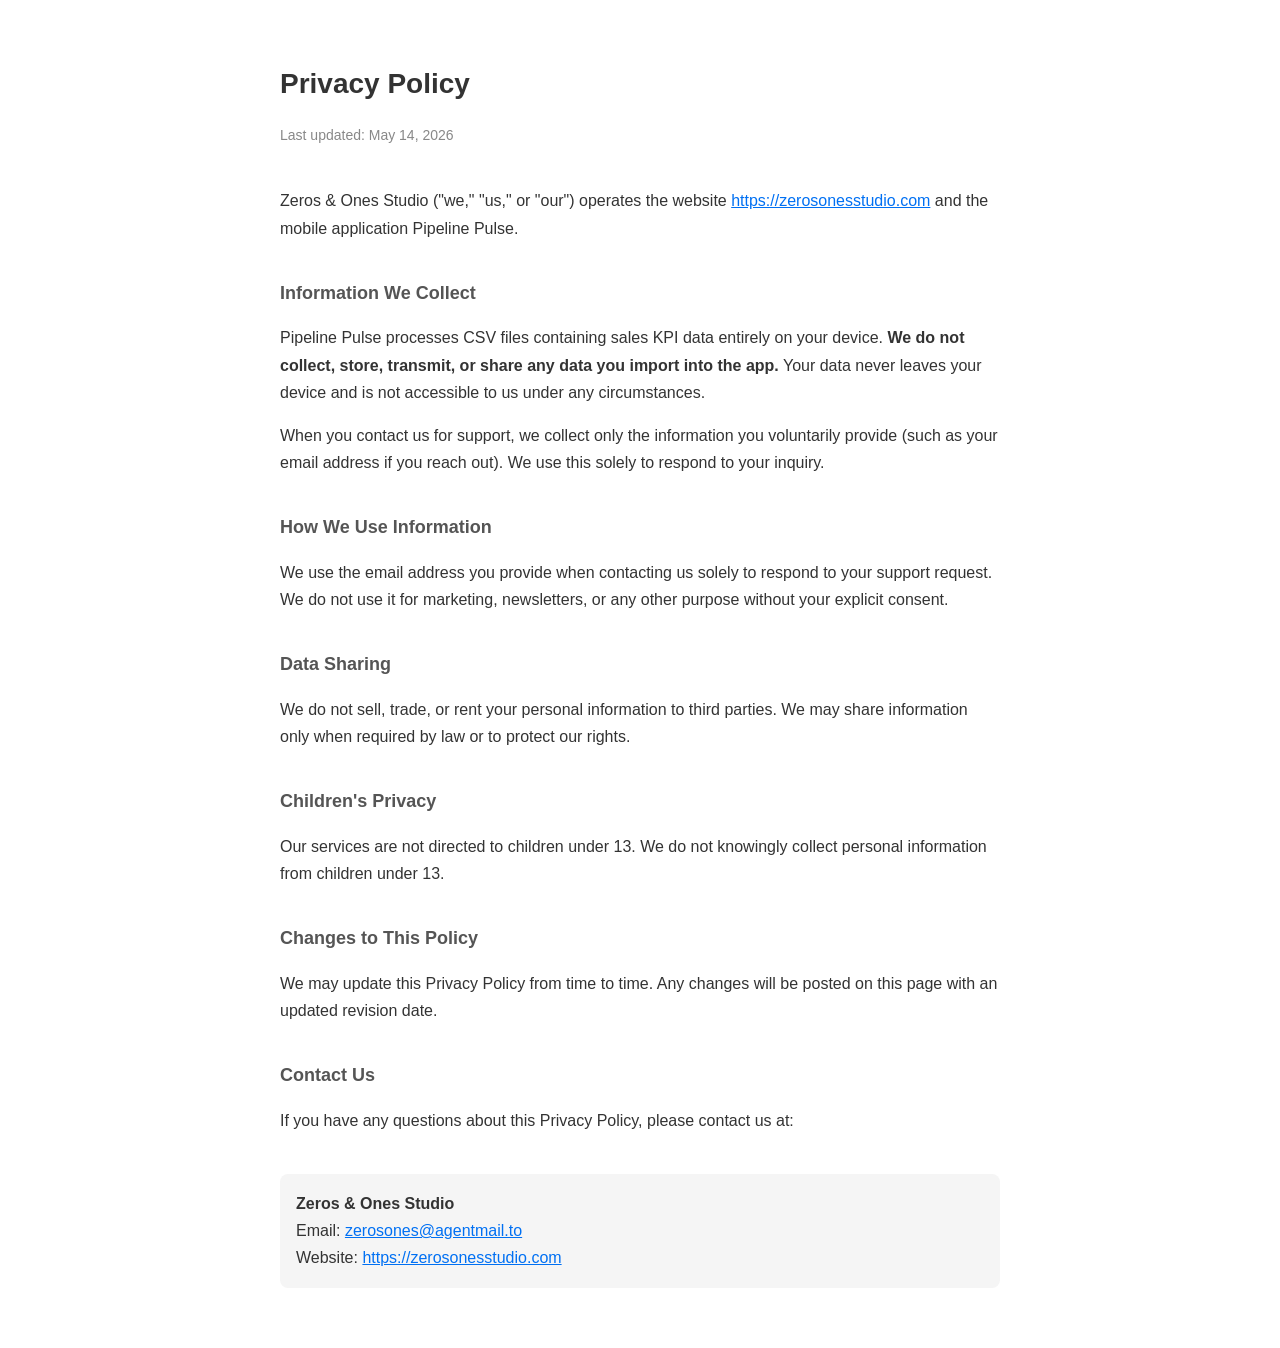
==== index.html @ edfe8659 "Add privacy policy" ====
<!DOCTYPE html>
<html lang="en">
<head>
    <meta charset="UTF-8">
    <meta name="viewport" content="width=device-width, initial-scale=1.0">
    <title>Privacy Policy — Zeros & Ones Studio</title>
    <style>
        body { font-family: -apple-system, BlinkMacSystemFont, 'Segoe UI', Roboto, sans-serif; max-width: 720px; margin: 60px auto; padding: 0 20px; line-height: 1.7; color: #333; }
        h1 { font-size: 28px; margin-bottom: 8px; }
        h2 { font-size: 18px; margin-top: 36px; color: #555; }
        p { margin: 16px 0; }
        .date { color: #888; font-size: 14px; margin-bottom: 40px; }
        .contact { background: #f5f5f5; padding: 16px; border-radius: 8px; margin-top: 40px; }
        a { color: #0070f3; }
    </style>
</head>
<body>
    <h1>Privacy Policy</h1>
    <p class="date">Last updated: May 14, 2026</p>
    <p>Zeros & Ones Studio ("we," "us," or "our") operates the website <a href="https://zerosonesstudio.com">https://zerosonesstudio.com</a> and the mobile application Pipeline Pulse.</p>
    <h2>Information We Collect</h2>
    <p>Pipeline Pulse processes CSV files containing sales KPI data entirely on your device. <strong>We do not collect, store, transmit, or share any data you import into the app.</strong> Your data never leaves your device and is not accessible to us under any circumstances.</p>
    <p>When you contact us for support, we collect only the information you voluntarily provide (such as your email address if you reach out). We use this solely to respond to your inquiry.</p>
    <h2>How We Use Information</h2>
    <p>We use the email address you provide when contacting us solely to respond to your support request. We do not use it for marketing, newsletters, or any other purpose without your explicit consent.</p>
    <h2>Data Sharing</h2>
    <p>We do not sell, trade, or rent your personal information to third parties. We may share information only when required by law or to protect our rights.</p>
    <h2>Children's Privacy</h2>
    <p>Our services are not directed to children under 13. We do not knowingly collect personal information from children under 13.</p>
    <h2>Changes to This Policy</h2>
    <p>We may update this Privacy Policy from time to time. Any changes will be posted on this page with an updated revision date.</p>
    <h2>Contact Us</h2>
    <p>If you have any questions about this Privacy Policy, please contact us at:</p>
    <div class="contact">
        <strong>Zeros & Ones Studio</strong><br>
        Email: <a href="mailto:zerosones@agentmail.to">zerosones@agentmail.to</a><br>
        Website: <a href="https://zerosonesstudio.com">https://zerosonesstudio.com</a>
    </div>
</body>
</html>
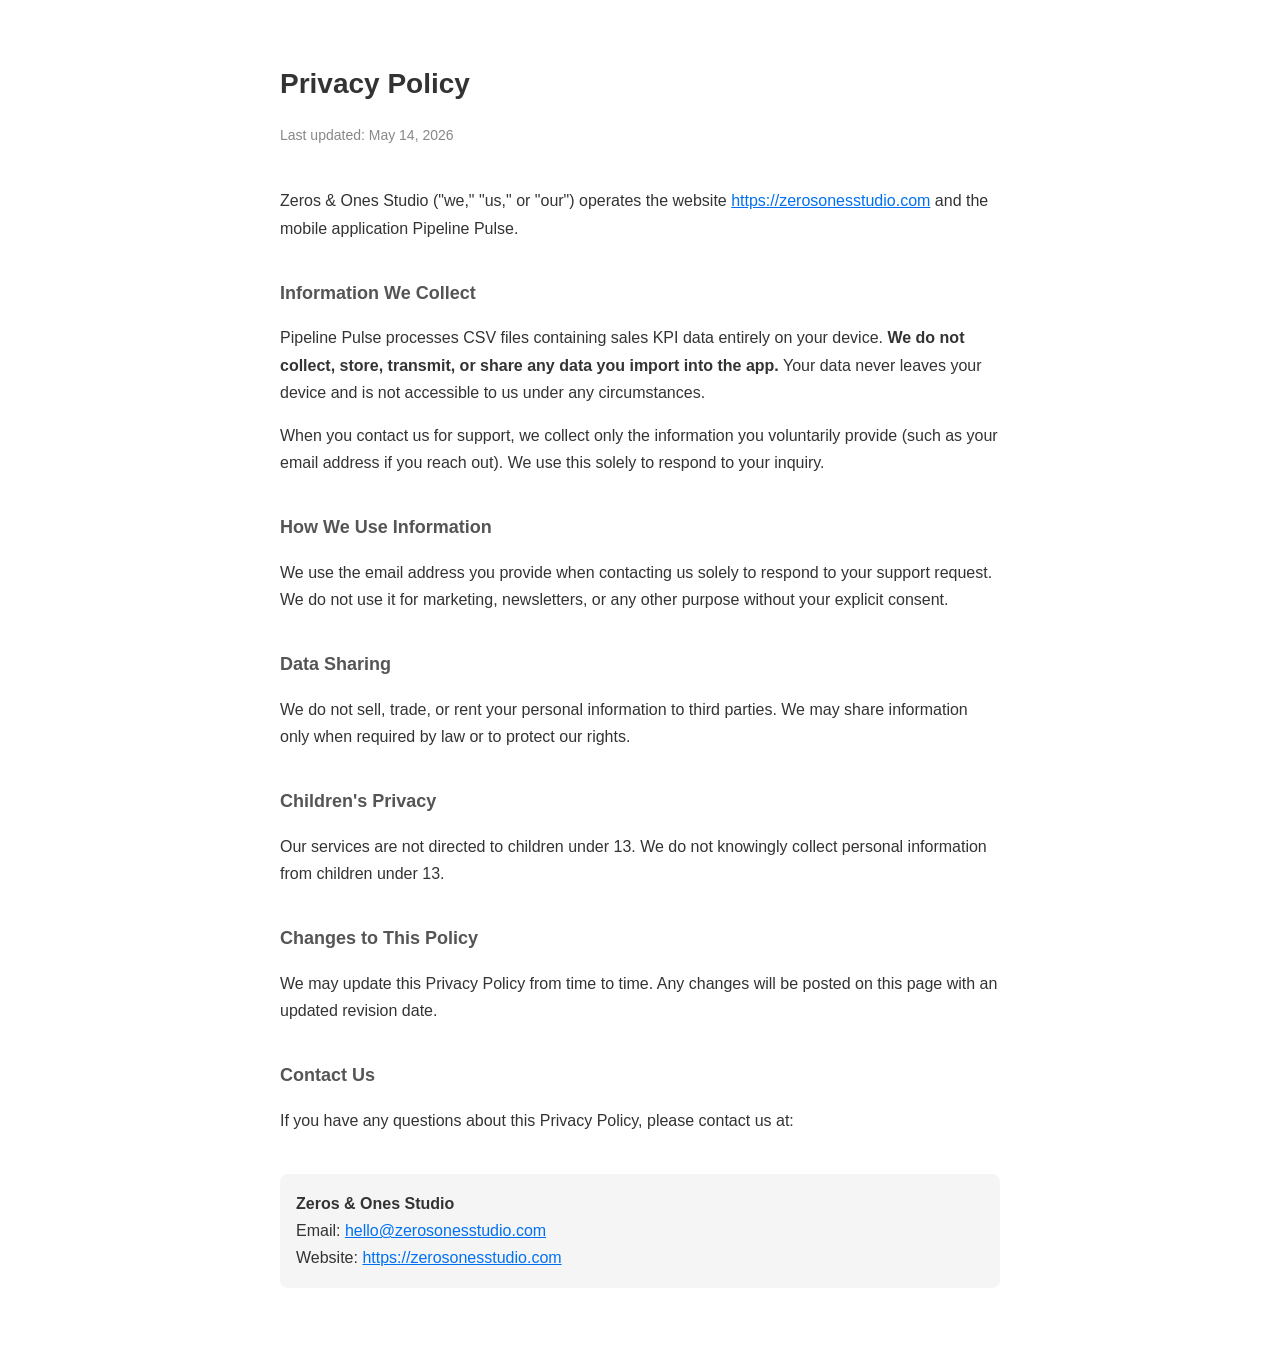
==== commit 4ee363d6: "Update contact email to hello@zerosonesstudio.com" ====
--- a/index.html
+++ b/index.html
@@ -33,7 +33,7 @@
     <p>If you have any questions about this Privacy Policy, please contact us at:</p>
     <div class="contact">
         <strong>Zeros & Ones Studio</strong><br>
-        Email: <a href="mailto:zerosones@agentmail.to">zerosones@agentmail.to</a><br>
+        Email: <a href="mailto:hello@zerosonesstudio.com">hello@zerosonesstudio.com</a><br>
         Website: <a href="https://zerosonesstudio.com">https://zerosonesstudio.com</a>
     </div>
 </body>
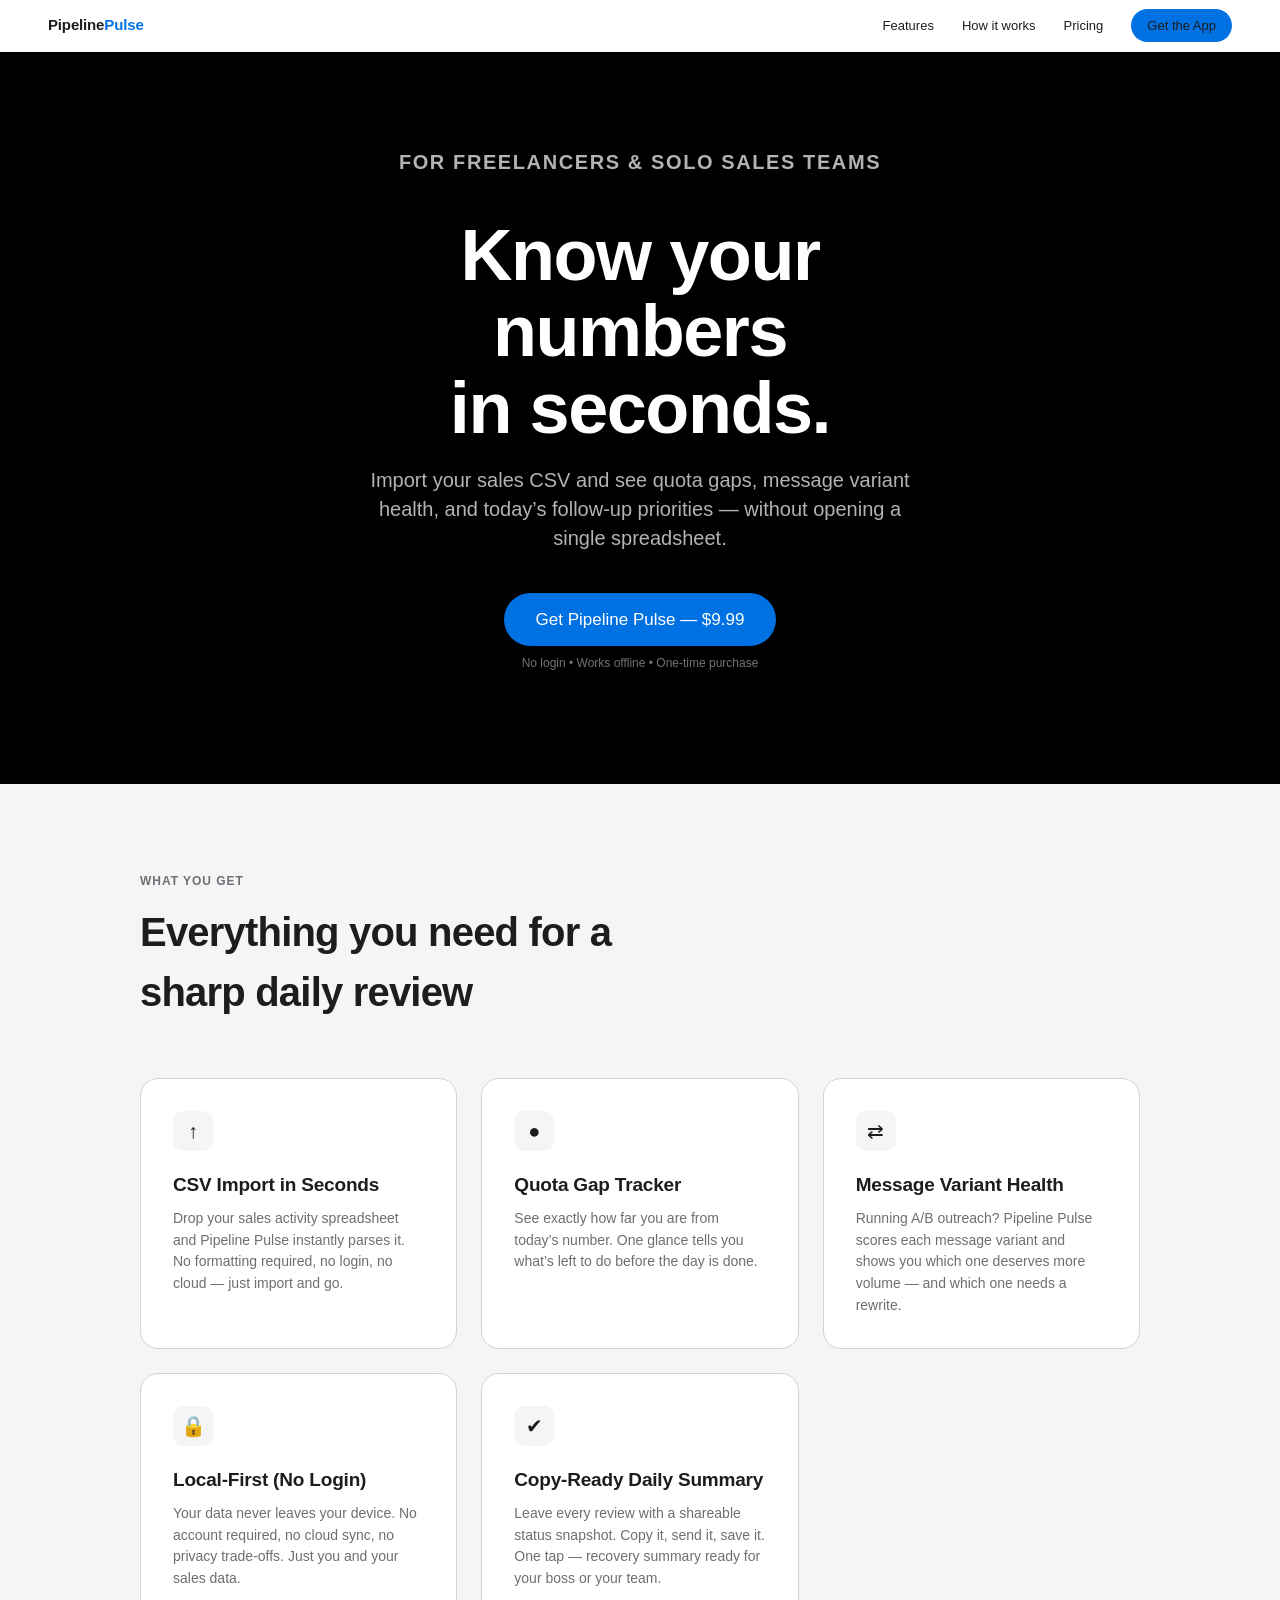
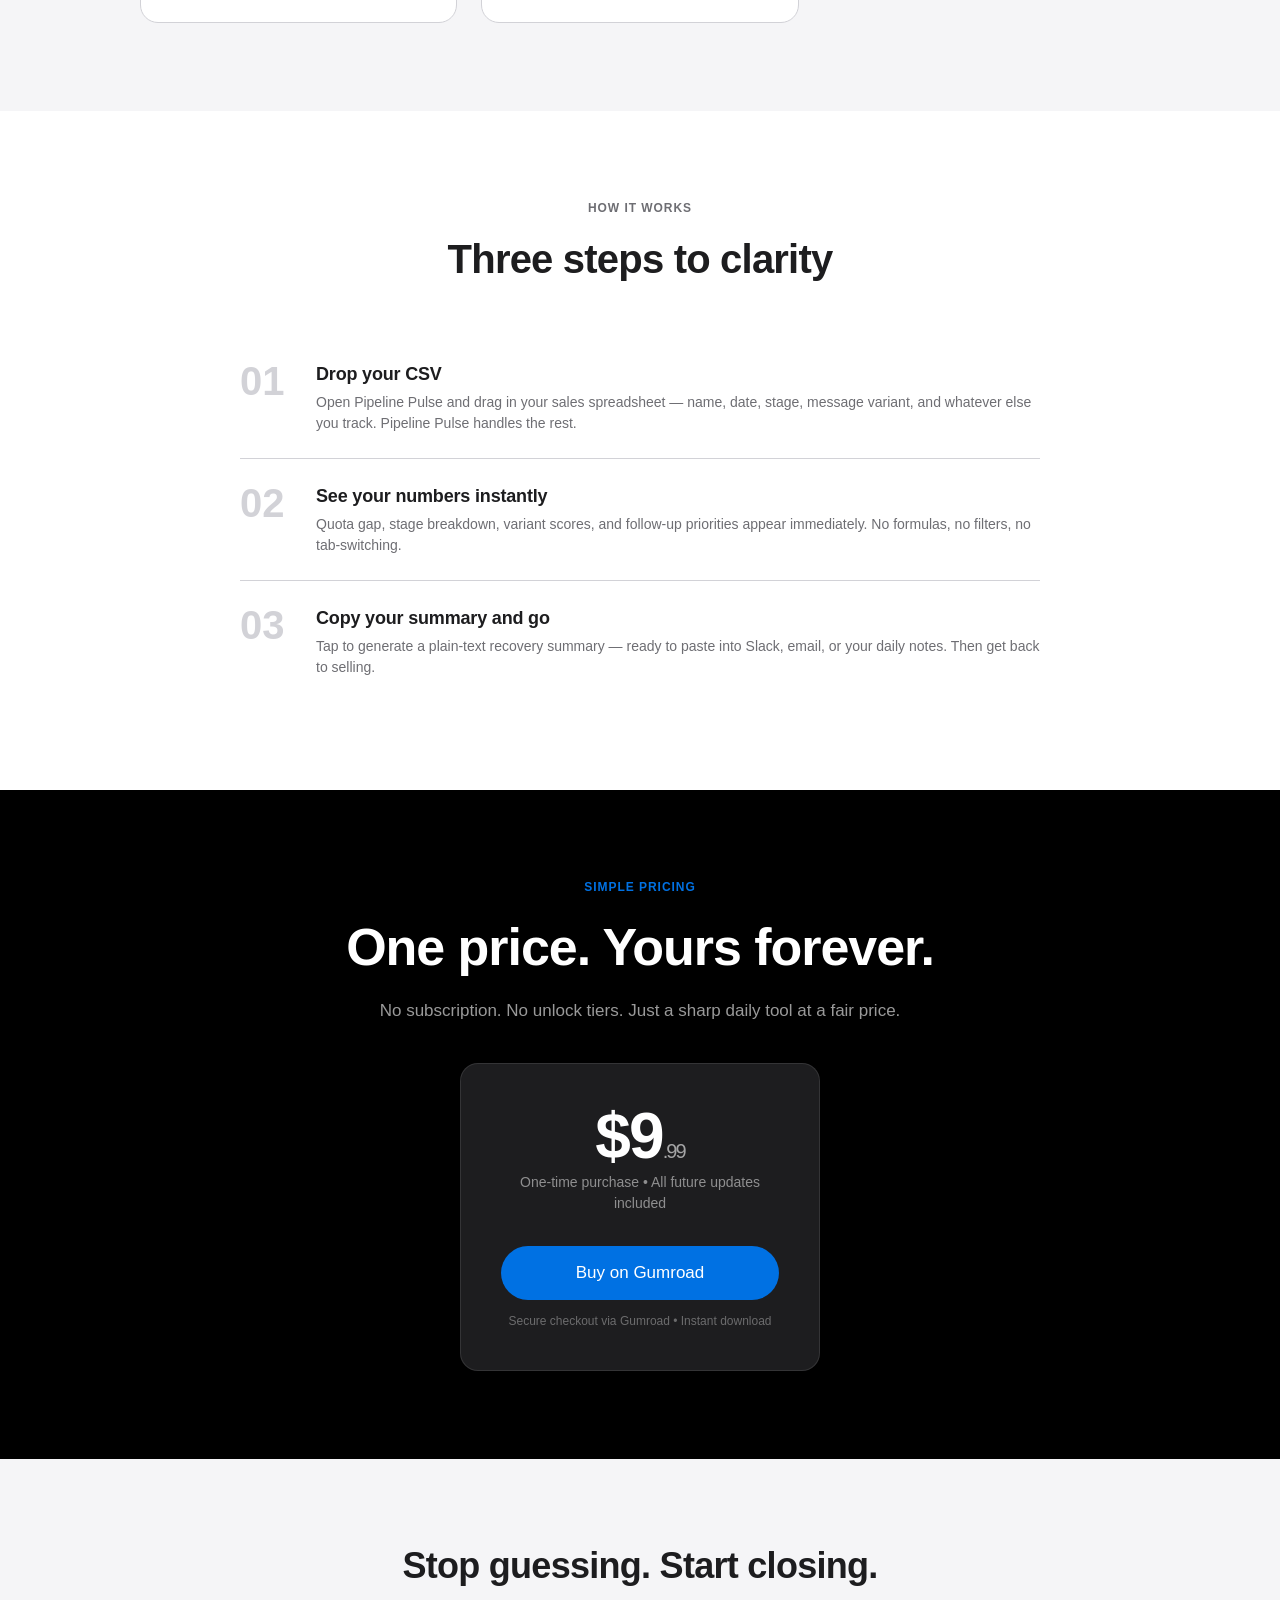
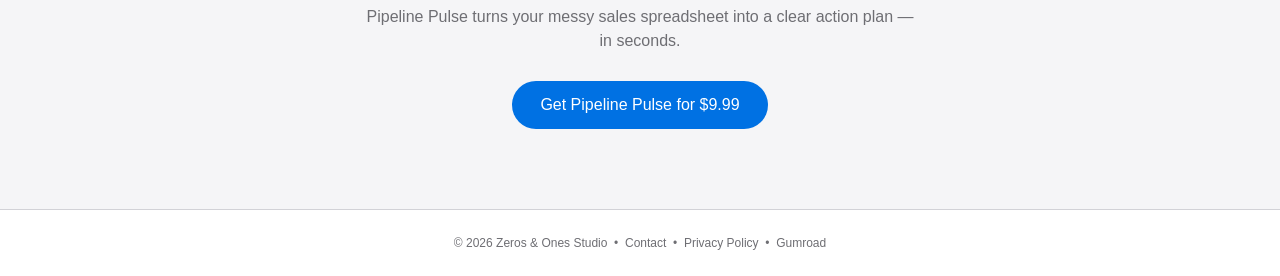
==== commit ea38846a: "Marketing landing page + branded privacy policy" ====
--- a/index.html
+++ b/index.html
@@ -1,40 +1,430 @@
-<!DOCTYPE html>
+<!doctype html>
 <html lang="en">
 <head>
-    <meta charset="UTF-8">
-    <meta name="viewport" content="width=device-width, initial-scale=1.0">
-    <title>Privacy Policy — Zeros & Ones Studio</title>
-    <style>
-        body { font-family: -apple-system, BlinkMacSystemFont, 'Segoe UI', Roboto, sans-serif; max-width: 720px; margin: 60px auto; padding: 0 20px; line-height: 1.7; color: #333; }
-        h1 { font-size: 28px; margin-bottom: 8px; }
-        h2 { font-size: 18px; margin-top: 36px; color: #555; }
-        p { margin: 16px 0; }
-        .date { color: #888; font-size: 14px; margin-bottom: 40px; }
-        .contact { background: #f5f5f5; padding: 16px; border-radius: 8px; margin-top: 40px; }
-        a { color: #0070f3; }
-    </style>
+  <meta charset="utf-8" />
+  <meta name="viewport" content="width=device-width, initial-scale=1" />
+  <title>Pipeline Pulse — Know Your Numbers in Seconds</title>
+  <meta name="description" content="Import your sales CSV and see quota gaps, message variant health, and today's follow-up priorities. $9.99 one-time." />
+  <style>
+    /* ============================================================
+       TOKENS — Apple Design System
+       ============================================================ */
+    :root {
+      --black:       #000000;
+      --ink:         #1d1d1f;
+      --gray-mid:    #6e6e73;
+      --gray-soft:   #d2d2d7;
+      --gray-pale:   #f5f5f7;
+      --white:       #ffffff;
+      --blue:        #0071e3;
+      --blue-hover:  #0077ed;
+      --radius-sm:  8px;
+      --radius-md:  12px;
+      --radius-lg:  18px;
+      --font:       -apple-system, BlinkMacSystemFont, "SF Pro Text", "Inter", Helvetica Neue, Arial, sans-serif;
+      --font-display: "SF Pro Display", "Inter Tight", -apple-system, BlinkMacSystemFont, Helvetica Neue, Arial, sans-serif;
+    }
+
+    *, *::before, *::after { box-sizing: border-box; margin: 0; padding: 0; }
+
+    body {
+      font: 17px/1.5 var(--font);
+      color: var(--ink);
+      background: var(--white);
+      -webkit-font-smoothing: antialiased;
+    }
+
+    a { color: var(--blue); text-decoration: none; }
+    a:hover { text-decoration: underline; }
+
+    /* ============================================================
+       NAV
+       ============================================================ */
+    nav {
+      position: sticky; top: 0; z-index: 100;
+      background: rgba(255,255,255,0.88);
+      backdrop-filter: saturate(180%) blur(20px);
+      border-bottom: 1px solid var(--gray-pale);
+      padding: 0 48px;
+      height: 52px;
+      display: flex; align-items: center; justify-content: space-between;
+    }
+    .nav-logo {
+      font-family: var(--font-display);
+      font-size: 15px; font-weight: 600;
+      color: var(--ink);
+      letter-spacing: -0.01em;
+    }
+    .nav-logo span { color: var(--blue); }
+    .nav-links { display: flex; gap: 28px; align-items: center; }
+    .nav-links a { font-size: 13px; color: var(--ink); font-weight: 400; }
+    .nav-links a:hover { text-decoration: none; }
+    .btn-nav {
+      background: var(--blue); color: var(--white);
+      font-size: 13px; font-weight: 500;
+      padding: 7px 16px; border-radius: 980px;
+      transition: background 0.15s;
+    }
+    .btn-nav:hover { background: var(--blue-hover); text-decoration: none; }
+
+    /* ============================================================
+       HERO
+       ============================================================ */
+    .hero {
+      background: var(--black);
+      color: var(--white);
+      text-align: center;
+      padding: 96px 32px 112px;
+    }
+    .hero-eyebrow {
+      font-size: 12px; font-weight: 600;
+      letter-spacing: 0.08em; text-transform: uppercase;
+      color: var(--blue);
+      margin-bottom: 16px;
+    }
+    .hero h1 {
+      font-family: var(--font-display);
+      font-size: clamp(40px, 7vw, 72px);
+      font-weight: 600;
+      line-height: 1.06;
+      letter-spacing: -0.02em;
+      max-width: 14ch;
+      margin: 0 auto 20px;
+    }
+    .hero p {
+      font-size: 20px;
+      color: rgba(255,255,255,0.7);
+      max-width: 52ch;
+      margin: 0 auto 40px;
+      line-height: 1.45;
+    }
+    .hero-cta {
+      display: inline-flex; flex-direction: column; align-items: center; gap: 8px;
+    }
+    .btn-hero {
+      background: var(--blue); color: var(--white);
+      font: inherit; font-size: 17px; font-weight: 500;
+      padding: 14px 32px; border-radius: 980px;
+      border: none; cursor: pointer;
+      transition: background 0.15s;
+    }
+    .btn-hero:hover { background: var(--blue-hover); }
+    .hero-sub { font-size: 12px; color: rgba(255,255,255,0.45); }
+
+    /* ============================================================
+       FEATURES
+       ============================================================ */
+    .features {
+      background: var(--gray-pale);
+      padding: 88px 32px;
+    }
+    .features-inner { max-width: 1000px; margin: 0 auto; }
+    .section-label {
+      font-size: 12px; font-weight: 600;
+      letter-spacing: 0.08em; text-transform: uppercase;
+      color: var(--gray-mid); margin-bottom: 12px;
+    }
+    .features h2 {
+      font-family: var(--font-display);
+      font-size: clamp(28px, 4vw, 40px);
+      font-weight: 600;
+      letter-spacing: -0.02em;
+      color: var(--ink);
+      margin-bottom: 56px;
+      max-width: 22ch;
+    }
+    .feature-grid {
+      display: grid;
+      grid-template-columns: repeat(auto-fit, minmax(280px, 1fr));
+      gap: 24px;
+    }
+    .feature-card {
+      background: var(--white);
+      border: 1px solid var(--gray-soft);
+      border-radius: var(--radius-lg);
+      padding: 32px;
+    }
+    .feature-icon {
+      width: 40px; height: 40px;
+      background: var(--gray-pale);
+      border-radius: 10px;
+      display: flex; align-items: center; justify-content: center;
+      margin-bottom: 20px;
+      font-size: 20px;
+    }
+    .feature-card h3 {
+      font-family: var(--font-display);
+      font-size: 19px; font-weight: 600;
+      letter-spacing: -0.01em;
+      color: var(--ink);
+      margin-bottom: 8px;
+    }
+    .feature-card p {
+      font-size: 14px;
+      color: var(--gray-mid);
+      line-height: 1.55;
+    }
+
+    /* ============================================================
+       HOW IT WORKS
+       ============================================================ */
+    .how {
+      background: var(--white);
+      padding: 88px 32px;
+    }
+    .how-inner { max-width: 800px; margin: 0 auto; text-align: center; }
+    .how h2 {
+      font-family: var(--font-display);
+      font-size: clamp(28px, 4vw, 40px);
+      font-weight: 600; letter-spacing: -0.02em;
+      margin-bottom: 48px; color: var(--ink);
+    }
+    .step-list { display: flex; flex-direction: column; gap: 0; text-align: left; }
+    .step {
+      display: flex; gap: 24px; align-items: flex-start;
+      padding: 24px 0;
+      border-bottom: 1px solid var(--gray-soft);
+    }
+    .step:last-child { border-bottom: none; }
+    .step-num {
+      font-family: var(--font-display);
+      font-size: 40px; font-weight: 600;
+      color: var(--gray-soft);
+      line-height: 1; min-width: 52px;
+    }
+    .step h3 {
+      font-family: var(--font-display);
+      font-size: 18px; font-weight: 600;
+      letter-spacing: -0.01em; color: var(--ink);
+      margin-bottom: 4px;
+    }
+    .step p { font-size: 14px; color: var(--gray-mid); }
+
+    /* ============================================================
+       PRICING
+       ============================================================ */
+    .pricing {
+      background: var(--black);
+      color: var(--white);
+      padding: 88px 32px;
+      text-align: center;
+    }
+    .pricing-inner { max-width: 600px; margin: 0 auto; }
+    .pricing .section-label { color: var(--blue); }
+    .pricing h2 {
+      font-family: var(--font-display);
+      font-size: clamp(32px, 5vw, 52px);
+      font-weight: 600; letter-spacing: -0.02em;
+      margin-bottom: 12px;
+    }
+    .pricing-sub { color: rgba(255,255,255,0.6); font-size: 17px; margin-bottom: 40px; }
+    .price-card {
+      background: #1d1d1f;
+      border: 1px solid rgba(255,255,255,0.1);
+      border-radius: var(--radius-lg);
+      padding: 40px;
+      display: inline-block; width: 100%; max-width: 360px;
+    }
+    .price-amount {
+      font-family: var(--font-display);
+      font-size: 64px; font-weight: 600;
+      letter-spacing: -0.03em; line-height: 1;
+      margin-bottom: 4px;
+    }
+    .price-amount small { font-size: 20px; font-weight: 400; opacity: 0.6; }
+    .price-desc { color: rgba(255,255,255,0.5); font-size: 14px; margin-bottom: 32px; }
+    .btn-price {
+      display: block; width: 100%;
+      background: var(--blue); color: var(--white);
+      font: inherit; font-size: 17px; font-weight: 500;
+      padding: 14px; border-radius: 980px;
+      border: none; cursor: pointer;
+      transition: background 0.15s; margin-bottom: 12px;
+    }
+    .btn-price:hover { background: var(--blue-hover); }
+    .price-note { font-size: 12px; color: rgba(255,255,255,0.35); }
+
+    /* ============================================================
+       CLOSING CTA
+       ============================================================ */
+    .closing {
+      background: var(--gray-pale);
+      padding: 80px 32px;
+      text-align: center;
+    }
+    .closing-inner { max-width: 560px; margin: 0 auto; }
+    .closing h2 {
+      font-family: var(--font-display);
+      font-size: clamp(26px, 4vw, 36px);
+      font-weight: 600; letter-spacing: -0.02em;
+      color: var(--ink); margin-bottom: 12px;
+    }
+    .closing p { color: var(--gray-mid); font-size: 16px; margin-bottom: 28px; }
+    .btn-closing {
+      display: inline-block;
+      background: var(--blue); color: var(--white);
+      font: inherit; font-size: 16px; font-weight: 500;
+      padding: 12px 28px; border-radius: 980px;
+      transition: background 0.15s;
+    }
+    .btn-closing:hover { background: var(--blue-hover); text-decoration: none; }
+
+    /* ============================================================
+       FOOTER
+       ============================================================ */
+    footer {
+      background: var(--white);
+      border-top: 1px solid var(--gray-soft);
+      padding: 24px 32px;
+      text-align: center;
+      font-size: 12px; color: var(--gray-mid);
+    }
+    footer a { color: var(--gray-mid); }
+    footer a:hover { color: var(--ink); }
+
+    /* ============================================================
+       RESPONSIVE
+       ============================================================ */
+    @media (max-width: 640px) {
+      nav { padding: 0 20px; }
+      .nav-links a:not(.btn-nav) { display: none; }
+      .hero { padding: 72px 20px 80px; }
+      .features { padding: 64px 20px; }
+      .how { padding: 64px 20px; }
+      .pricing { padding: 64px 20px; }
+      .pricing-card-inner { padding: 28px; }
+      .closing { padding: 64px 20px; }
+    }
+  </style>
 </head>
 <body>
-    <h1>Privacy Policy</h1>
-    <p class="date">Last updated: May 14, 2026</p>
-    <p>Zeros & Ones Studio ("we," "us," or "our") operates the website <a href="https://zerosonesstudio.com">https://zerosonesstudio.com</a> and the mobile application Pipeline Pulse.</p>
-    <h2>Information We Collect</h2>
-    <p>Pipeline Pulse processes CSV files containing sales KPI data entirely on your device. <strong>We do not collect, store, transmit, or share any data you import into the app.</strong> Your data never leaves your device and is not accessible to us under any circumstances.</p>
-    <p>When you contact us for support, we collect only the information you voluntarily provide (such as your email address if you reach out). We use this solely to respond to your inquiry.</p>
-    <h2>How We Use Information</h2>
-    <p>We use the email address you provide when contacting us solely to respond to your support request. We do not use it for marketing, newsletters, or any other purpose without your explicit consent.</p>
-    <h2>Data Sharing</h2>
-    <p>We do not sell, trade, or rent your personal information to third parties. We may share information only when required by law or to protect our rights.</p>
-    <h2>Children's Privacy</h2>
-    <p>Our services are not directed to children under 13. We do not knowingly collect personal information from children under 13.</p>
-    <h2>Changes to This Policy</h2>
-    <p>We may update this Privacy Policy from time to time. Any changes will be posted on this page with an updated revision date.</p>
-    <h2>Contact Us</h2>
-    <p>If you have any questions about this Privacy Policy, please contact us at:</p>
-    <div class="contact">
-        <strong>Zeros & Ones Studio</strong><br>
-        Email: <a href="mailto:hello@zerosonesstudio.com">hello@zerosonesstudio.com</a><br>
-        Website: <a href="https://zerosonesstudio.com">https://zerosonesstudio.com</a>
-    </div>
+
+  <!-- NAV -->
+  <nav>
+    <div class="nav-logo">Pipeline<span>Pulse</span></div>
+    <div class="nav-links">
+      <a href="#features">Features</a>
+      <a href="#how">How it works</a>
+      <a href="#pricing">Pricing</a>
+      <a href="https://zerosonesstudio.gumroad.com" class="btn-nav">Get the App</a>
+    </div>
+  </nav>
+
+  <!-- HERO -->
+  <section class="hero">
+    <p class="hero-eyebrow">For freelancers &amp; solo sales teams</p>
+    <h1>Know your numbers<br/>in seconds.</h1>
+    <p>Import your sales CSV and see quota gaps, message variant health, and today&rsquo;s follow-up priorities — without opening a single spreadsheet.</p>
+    <div class="hero-cta">
+      <button class="btn-hero" onclick="window.location='https://zerosonesstudio.gumroad.com'">Get Pipeline Pulse &mdash; $9.99</button>
+      <span class="hero-sub">No login &bull; Works offline &bull; One-time purchase</span>
+    </div>
+  </section>
+
+  <!-- FEATURES -->
+  <section class="features" id="features">
+    <div class="features-inner">
+      <p class="section-label">What you get</p>
+      <h2>Everything you need for a sharp daily review</h2>
+      <div class="feature-grid">
+
+        <div class="feature-card">
+          <div class="feature-icon">&#8593;</div>
+          <h3>CSV Import in Seconds</h3>
+          <p>Drop your sales activity spreadsheet and Pipeline Pulse instantly parses it. No formatting required, no login, no cloud — just import and go.</p>
+        </div>
+
+        <div class="feature-card">
+          <div class="feature-icon">&#9679;</div>
+          <h3>Quota Gap Tracker</h3>
+          <p>See exactly how far you are from today&rsquo;s number. One glance tells you what&rsquo;s left to do before the day is done.</p>
+        </div>
+
+        <div class="feature-card">
+          <div class="feature-icon">&#8644;</div>
+          <h3>Message Variant Health</h3>
+          <p>Running A/B outreach? Pipeline Pulse scores each message variant and shows you which one deserves more volume — and which one needs a rewrite.</p>
+        </div>
+
+        <div class="feature-card">
+          <div class="feature-icon">&#128274;</div>
+          <h3>Local-First (No Login)</h3>
+          <p>Your data never leaves your device. No account required, no cloud sync, no privacy trade-offs. Just you and your sales data.</p>
+        </div>
+
+        <div class="feature-card">
+          <div class="feature-icon">&#10004;</div>
+          <h3>Copy-Ready Daily Summary</h3>
+          <p>Leave every review with a shareable status snapshot. Copy it, send it, save it. One tap — recovery summary ready for your boss or your team.</p>
+        </div>
+
+      </div>
+    </div>
+  </section>
+
+  <!-- HOW IT WORKS -->
+  <section class="how" id="how">
+    <div class="how-inner">
+      <p class="section-label">How it works</p>
+      <h2>Three steps to clarity</h2>
+      <div class="step-list">
+
+        <div class="step">
+          <div class="step-num">01</div>
+          <div>
+            <h3>Drop your CSV</h3>
+            <p>Open Pipeline Pulse and drag in your sales spreadsheet — name, date, stage, message variant, and whatever else you track. Pipeline Pulse handles the rest.</p>
+          </div>
+        </div>
+
+        <div class="step">
+          <div class="step-num">02</div>
+          <div>
+            <h3>See your numbers instantly</h3>
+            <p>Quota gap, stage breakdown, variant scores, and follow-up priorities appear immediately. No formulas, no filters, no tab-switching.</p>
+          </div>
+        </div>
+
+        <div class="step">
+          <div class="step-num">03</div>
+          <div>
+            <h3>Copy your summary and go</h3>
+            <p>Tap to generate a plain-text recovery summary — ready to paste into Slack, email, or your daily notes. Then get back to selling.</p>
+          </div>
+        </div>
+
+      </div>
+    </div>
+  </section>
+
+  <!-- PRICING -->
+  <section class="pricing" id="pricing">
+    <div class="pricing-inner">
+      <p class="section-label">Simple pricing</p>
+      <h2>One price. Yours forever.</h2>
+      <p class="pricing-sub">No subscription. No unlock tiers. Just a sharp daily tool at a fair price.</p>
+      <div class="price-card" style="display:inline-block;">
+        <div class="price-amount">$9<small>.99</small></div>
+        <p class="price-desc">One-time purchase &bull; All future updates included</p>
+        <button class="btn-price" onclick="window.location='https://zerosonesstudio.gumroad.com'">Buy on Gumroad</button>
+        <p class="price-note">Secure checkout via Gumroad &bull; Instant download</p>
+      </div>
+    </div>
+  </section>
+
+  <!-- CLOSING CTA -->
+  <section class="closing">
+    <div class="closing-inner">
+      <h2>Stop guessing. Start closing.</h2>
+      <p>Pipeline Pulse turns your messy sales spreadsheet into a clear action plan — in seconds.</p>
+      <a href="https://zerosonesstudio.gumroad.com" class="btn-closing">Get Pipeline Pulse for $9.99</a>
+    </div>
+  </section>
+
+  <!-- FOOTER -->
+  <footer>
+    <p>&copy; 2026 Zeros &amp; Ones Studio &nbsp;&bull;&nbsp; <a href="mailto:hello@zerosonesstudio.com">Contact</a> &nbsp;&bull;&nbsp; <a href="/privacy">Privacy Policy</a> &nbsp;&bull;&nbsp; <a href="https://zerosonesstudio.gumroad.com">Gumroad</a></p>
+  </footer>
+
 </body>
 </html>
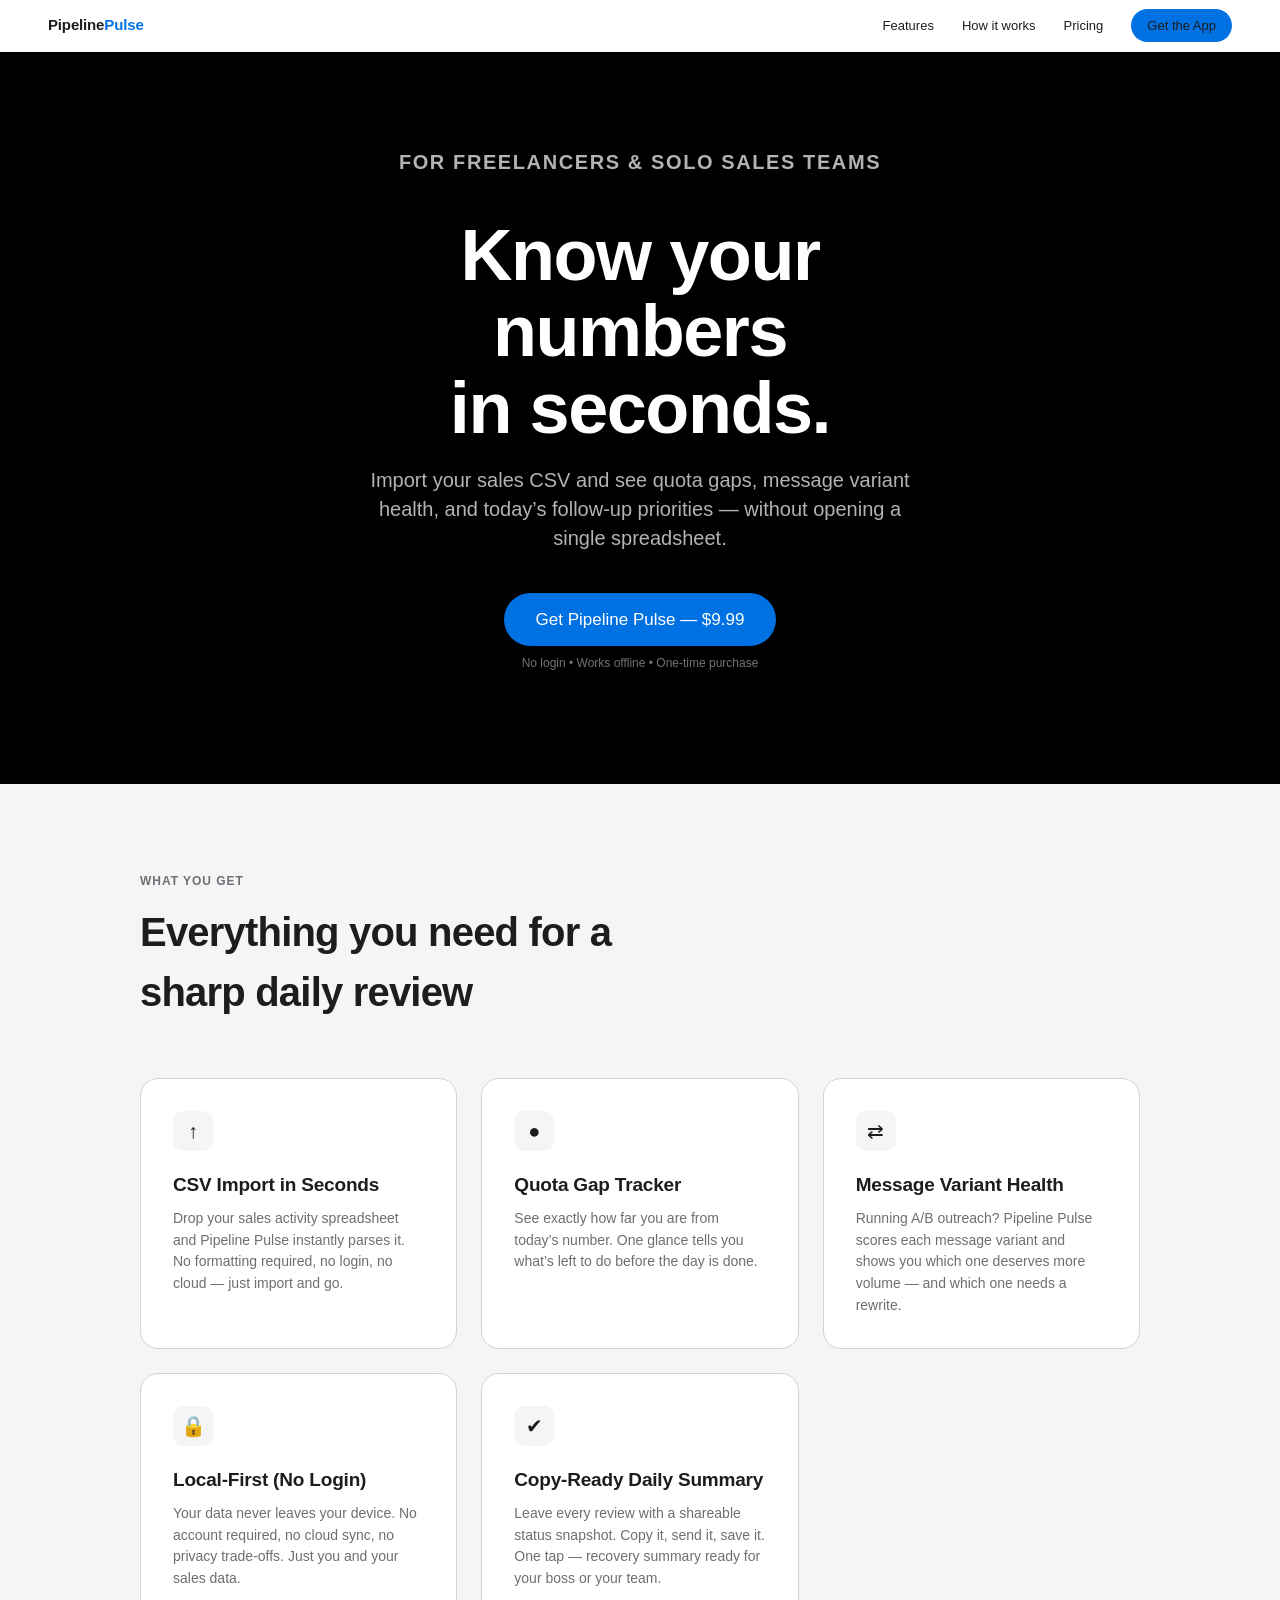
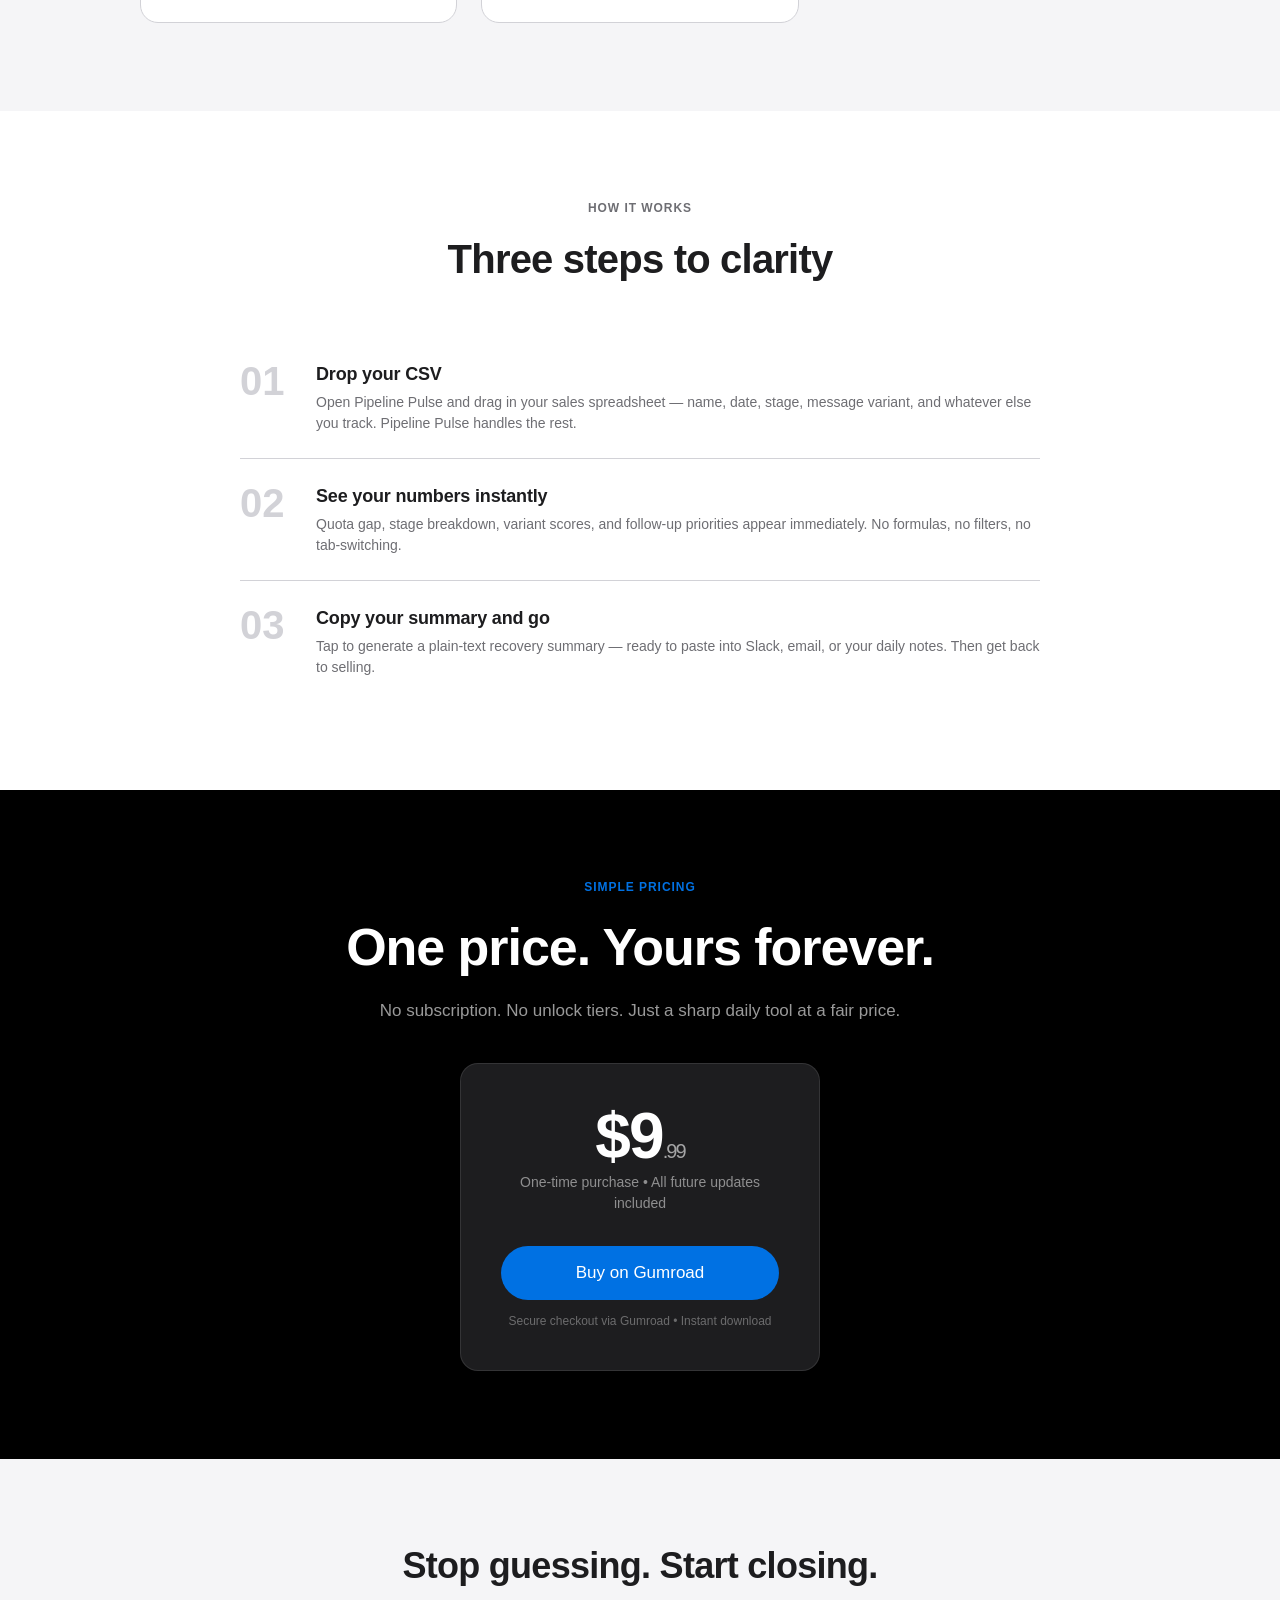
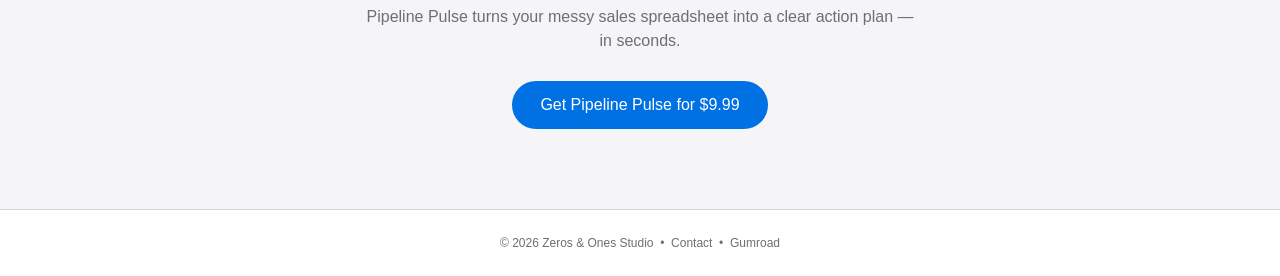
==== commit 0440ccf5: "Replace privacy policy placeholder with full Pipeline Pulse marketing landing page" ====
--- a/index.html
+++ b/index.html
@@ -423,7 +423,7 @@
 
   <!-- FOOTER -->
   <footer>
-    <p>&copy; 2026 Zeros &amp; Ones Studio &nbsp;&bull;&nbsp; <a href="mailto:hello@zerosonesstudio.com">Contact</a> &nbsp;&bull;&nbsp; <a href="/privacy">Privacy Policy</a> &nbsp;&bull;&nbsp; <a href="https://zerosonesstudio.gumroad.com">Gumroad</a></p>
+    <p>&copy; 2026 Zeros &amp; Ones Studio &nbsp;&bull;&nbsp; <a href="mailto:hello@zerosonesstudio.com">Contact</a> &nbsp;&bull;&nbsp; <a href="https://zerosonesstudio.gumroad.com">Gumroad</a></p>
   </footer>
 
 </body>
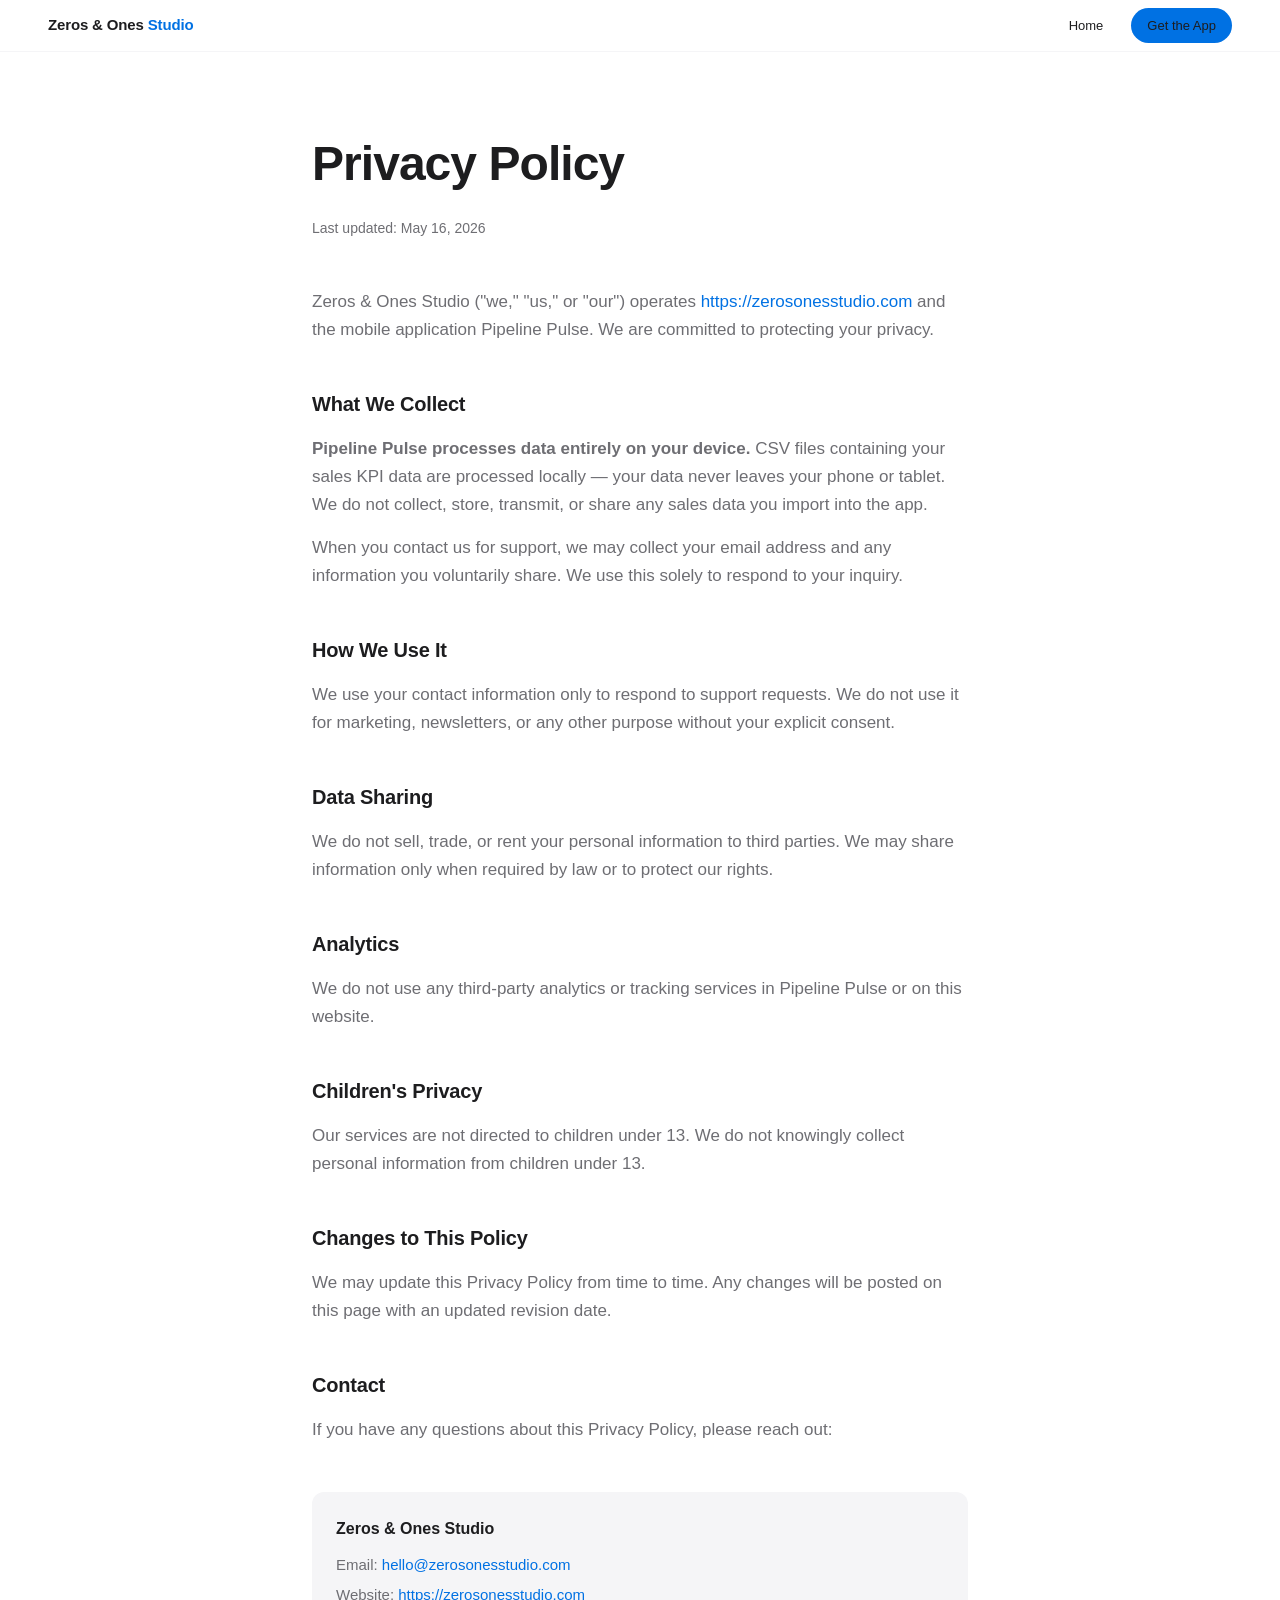
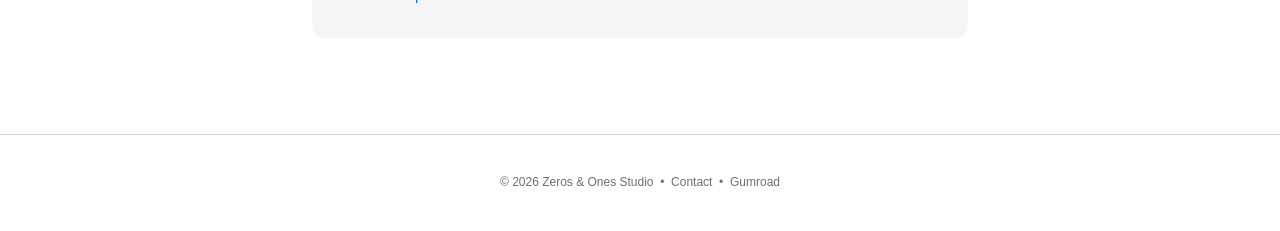
==== commit 303b7e5b: "Add root redirect to /privacy/" ====
--- a/index.html
+++ b/index.html
@@ -1,430 +1,12 @@
-<!doctype html>
-<html lang="en">
+<!DOCTYPE html>
+<html>
 <head>
-  <meta charset="utf-8" />
-  <meta name="viewport" content="width=device-width, initial-scale=1" />
-  <title>Pipeline Pulse — Know Your Numbers in Seconds</title>
-  <meta name="description" content="Import your sales CSV and see quota gaps, message variant health, and today's follow-up priorities. $9.99 one-time." />
-  <style>
-    /* ============================================================
-       TOKENS — Apple Design System
-       ============================================================ */
-    :root {
-      --black:       #000000;
-      --ink:         #1d1d1f;
-      --gray-mid:    #6e6e73;
-      --gray-soft:   #d2d2d7;
-      --gray-pale:   #f5f5f7;
-      --white:       #ffffff;
-      --blue:        #0071e3;
-      --blue-hover:  #0077ed;
-      --radius-sm:  8px;
-      --radius-md:  12px;
-      --radius-lg:  18px;
-      --font:       -apple-system, BlinkMacSystemFont, "SF Pro Text", "Inter", Helvetica Neue, Arial, sans-serif;
-      --font-display: "SF Pro Display", "Inter Tight", -apple-system, BlinkMacSystemFont, Helvetica Neue, Arial, sans-serif;
-    }
-
-    *, *::before, *::after { box-sizing: border-box; margin: 0; padding: 0; }
-
-    body {
-      font: 17px/1.5 var(--font);
-      color: var(--ink);
-      background: var(--white);
-      -webkit-font-smoothing: antialiased;
-    }
-
-    a { color: var(--blue); text-decoration: none; }
-    a:hover { text-decoration: underline; }
-
-    /* ============================================================
-       NAV
-       ============================================================ */
-    nav {
-      position: sticky; top: 0; z-index: 100;
-      background: rgba(255,255,255,0.88);
-      backdrop-filter: saturate(180%) blur(20px);
-      border-bottom: 1px solid var(--gray-pale);
-      padding: 0 48px;
-      height: 52px;
-      display: flex; align-items: center; justify-content: space-between;
-    }
-    .nav-logo {
-      font-family: var(--font-display);
-      font-size: 15px; font-weight: 600;
-      color: var(--ink);
-      letter-spacing: -0.01em;
-    }
-    .nav-logo span { color: var(--blue); }
-    .nav-links { display: flex; gap: 28px; align-items: center; }
-    .nav-links a { font-size: 13px; color: var(--ink); font-weight: 400; }
-    .nav-links a:hover { text-decoration: none; }
-    .btn-nav {
-      background: var(--blue); color: var(--white);
-      font-size: 13px; font-weight: 500;
-      padding: 7px 16px; border-radius: 980px;
-      transition: background 0.15s;
-    }
-    .btn-nav:hover { background: var(--blue-hover); text-decoration: none; }
-
-    /* ============================================================
-       HERO
-       ============================================================ */
-    .hero {
-      background: var(--black);
-      color: var(--white);
-      text-align: center;
-      padding: 96px 32px 112px;
-    }
-    .hero-eyebrow {
-      font-size: 12px; font-weight: 600;
-      letter-spacing: 0.08em; text-transform: uppercase;
-      color: var(--blue);
-      margin-bottom: 16px;
-    }
-    .hero h1 {
-      font-family: var(--font-display);
-      font-size: clamp(40px, 7vw, 72px);
-      font-weight: 600;
-      line-height: 1.06;
-      letter-spacing: -0.02em;
-      max-width: 14ch;
-      margin: 0 auto 20px;
-    }
-    .hero p {
-      font-size: 20px;
-      color: rgba(255,255,255,0.7);
-      max-width: 52ch;
-      margin: 0 auto 40px;
-      line-height: 1.45;
-    }
-    .hero-cta {
-      display: inline-flex; flex-direction: column; align-items: center; gap: 8px;
-    }
-    .btn-hero {
-      background: var(--blue); color: var(--white);
-      font: inherit; font-size: 17px; font-weight: 500;
-      padding: 14px 32px; border-radius: 980px;
-      border: none; cursor: pointer;
-      transition: background 0.15s;
-    }
-    .btn-hero:hover { background: var(--blue-hover); }
-    .hero-sub { font-size: 12px; color: rgba(255,255,255,0.45); }
-
-    /* ============================================================
-       FEATURES
-       ============================================================ */
-    .features {
-      background: var(--gray-pale);
-      padding: 88px 32px;
-    }
-    .features-inner { max-width: 1000px; margin: 0 auto; }
-    .section-label {
-      font-size: 12px; font-weight: 600;
-      letter-spacing: 0.08em; text-transform: uppercase;
-      color: var(--gray-mid); margin-bottom: 12px;
-    }
-    .features h2 {
-      font-family: var(--font-display);
-      font-size: clamp(28px, 4vw, 40px);
-      font-weight: 600;
-      letter-spacing: -0.02em;
-      color: var(--ink);
-      margin-bottom: 56px;
-      max-width: 22ch;
-    }
-    .feature-grid {
-      display: grid;
-      grid-template-columns: repeat(auto-fit, minmax(280px, 1fr));
-      gap: 24px;
-    }
-    .feature-card {
-      background: var(--white);
-      border: 1px solid var(--gray-soft);
-      border-radius: var(--radius-lg);
-      padding: 32px;
-    }
-    .feature-icon {
-      width: 40px; height: 40px;
-      background: var(--gray-pale);
-      border-radius: 10px;
-      display: flex; align-items: center; justify-content: center;
-      margin-bottom: 20px;
-      font-size: 20px;
-    }
-    .feature-card h3 {
-      font-family: var(--font-display);
-      font-size: 19px; font-weight: 600;
-      letter-spacing: -0.01em;
-      color: var(--ink);
-      margin-bottom: 8px;
-    }
-    .feature-card p {
-      font-size: 14px;
-      color: var(--gray-mid);
-      line-height: 1.55;
-    }
-
-    /* ============================================================
-       HOW IT WORKS
-       ============================================================ */
-    .how {
-      background: var(--white);
-      padding: 88px 32px;
-    }
-    .how-inner { max-width: 800px; margin: 0 auto; text-align: center; }
-    .how h2 {
-      font-family: var(--font-display);
-      font-size: clamp(28px, 4vw, 40px);
-      font-weight: 600; letter-spacing: -0.02em;
-      margin-bottom: 48px; color: var(--ink);
-    }
-    .step-list { display: flex; flex-direction: column; gap: 0; text-align: left; }
-    .step {
-      display: flex; gap: 24px; align-items: flex-start;
-      padding: 24px 0;
-      border-bottom: 1px solid var(--gray-soft);
-    }
-    .step:last-child { border-bottom: none; }
-    .step-num {
-      font-family: var(--font-display);
-      font-size: 40px; font-weight: 600;
-      color: var(--gray-soft);
-      line-height: 1; min-width: 52px;
-    }
-    .step h3 {
-      font-family: var(--font-display);
-      font-size: 18px; font-weight: 600;
-      letter-spacing: -0.01em; color: var(--ink);
-      margin-bottom: 4px;
-    }
-    .step p { font-size: 14px; color: var(--gray-mid); }
-
-    /* ============================================================
-       PRICING
-       ============================================================ */
-    .pricing {
-      background: var(--black);
-      color: var(--white);
-      padding: 88px 32px;
-      text-align: center;
-    }
-    .pricing-inner { max-width: 600px; margin: 0 auto; }
-    .pricing .section-label { color: var(--blue); }
-    .pricing h2 {
-      font-family: var(--font-display);
-      font-size: clamp(32px, 5vw, 52px);
-      font-weight: 600; letter-spacing: -0.02em;
-      margin-bottom: 12px;
-    }
-    .pricing-sub { color: rgba(255,255,255,0.6); font-size: 17px; margin-bottom: 40px; }
-    .price-card {
-      background: #1d1d1f;
-      border: 1px solid rgba(255,255,255,0.1);
-      border-radius: var(--radius-lg);
-      padding: 40px;
-      display: inline-block; width: 100%; max-width: 360px;
-    }
-    .price-amount {
-      font-family: var(--font-display);
-      font-size: 64px; font-weight: 600;
-      letter-spacing: -0.03em; line-height: 1;
-      margin-bottom: 4px;
-    }
-    .price-amount small { font-size: 20px; font-weight: 400; opacity: 0.6; }
-    .price-desc { color: rgba(255,255,255,0.5); font-size: 14px; margin-bottom: 32px; }
-    .btn-price {
-      display: block; width: 100%;
-      background: var(--blue); color: var(--white);
-      font: inherit; font-size: 17px; font-weight: 500;
-      padding: 14px; border-radius: 980px;
-      border: none; cursor: pointer;
-      transition: background 0.15s; margin-bottom: 12px;
-    }
-    .btn-price:hover { background: var(--blue-hover); }
-    .price-note { font-size: 12px; color: rgba(255,255,255,0.35); }
-
-    /* ============================================================
-       CLOSING CTA
-       ============================================================ */
-    .closing {
-      background: var(--gray-pale);
-      padding: 80px 32px;
-      text-align: center;
-    }
-    .closing-inner { max-width: 560px; margin: 0 auto; }
-    .closing h2 {
-      font-family: var(--font-display);
-      font-size: clamp(26px, 4vw, 36px);
-      font-weight: 600; letter-spacing: -0.02em;
-      color: var(--ink); margin-bottom: 12px;
-    }
-    .closing p { color: var(--gray-mid); font-size: 16px; margin-bottom: 28px; }
-    .btn-closing {
-      display: inline-block;
-      background: var(--blue); color: var(--white);
-      font: inherit; font-size: 16px; font-weight: 500;
-      padding: 12px 28px; border-radius: 980px;
-      transition: background 0.15s;
-    }
-    .btn-closing:hover { background: var(--blue-hover); text-decoration: none; }
-
-    /* ============================================================
-       FOOTER
-       ============================================================ */
-    footer {
-      background: var(--white);
-      border-top: 1px solid var(--gray-soft);
-      padding: 24px 32px;
-      text-align: center;
-      font-size: 12px; color: var(--gray-mid);
-    }
-    footer a { color: var(--gray-mid); }
-    footer a:hover { color: var(--ink); }
-
-    /* ============================================================
-       RESPONSIVE
-       ============================================================ */
-    @media (max-width: 640px) {
-      nav { padding: 0 20px; }
-      .nav-links a:not(.btn-nav) { display: none; }
-      .hero { padding: 72px 20px 80px; }
-      .features { padding: 64px 20px; }
-      .how { padding: 64px 20px; }
-      .pricing { padding: 64px 20px; }
-      .pricing-card-inner { padding: 28px; }
-      .closing { padding: 64px 20px; }
-    }
-  </style>
+  <meta charset="utf-8">
+  <title>Redirecting...</title>
+  <meta http-equiv="refresh" content="0; url=/privacy/">
+  <link rel="canonical" href="/privacy/">
 </head>
 <body>
-
-  <!-- NAV -->
-  <nav>
-    <div class="nav-logo">Pipeline<span>Pulse</span></div>
-    <div class="nav-links">
-      <a href="#features">Features</a>
-      <a href="#how">How it works</a>
-      <a href="#pricing">Pricing</a>
-      <a href="https://zerosonesstudio.gumroad.com" class="btn-nav">Get the App</a>
-    </div>
-  </nav>
-
-  <!-- HERO -->
-  <section class="hero">
-    <p class="hero-eyebrow">For freelancers &amp; solo sales teams</p>
-    <h1>Know your numbers<br/>in seconds.</h1>
-    <p>Import your sales CSV and see quota gaps, message variant health, and today&rsquo;s follow-up priorities — without opening a single spreadsheet.</p>
-    <div class="hero-cta">
-      <button class="btn-hero" onclick="window.location='https://zerosonesstudio.gumroad.com'">Get Pipeline Pulse &mdash; $9.99</button>
-      <span class="hero-sub">No login &bull; Works offline &bull; One-time purchase</span>
-    </div>
-  </section>
-
-  <!-- FEATURES -->
-  <section class="features" id="features">
-    <div class="features-inner">
-      <p class="section-label">What you get</p>
-      <h2>Everything you need for a sharp daily review</h2>
-      <div class="feature-grid">
-
-        <div class="feature-card">
-          <div class="feature-icon">&#8593;</div>
-          <h3>CSV Import in Seconds</h3>
-          <p>Drop your sales activity spreadsheet and Pipeline Pulse instantly parses it. No formatting required, no login, no cloud — just import and go.</p>
-        </div>
-
-        <div class="feature-card">
-          <div class="feature-icon">&#9679;</div>
-          <h3>Quota Gap Tracker</h3>
-          <p>See exactly how far you are from today&rsquo;s number. One glance tells you what&rsquo;s left to do before the day is done.</p>
-        </div>
-
-        <div class="feature-card">
-          <div class="feature-icon">&#8644;</div>
-          <h3>Message Variant Health</h3>
-          <p>Running A/B outreach? Pipeline Pulse scores each message variant and shows you which one deserves more volume — and which one needs a rewrite.</p>
-        </div>
-
-        <div class="feature-card">
-          <div class="feature-icon">&#128274;</div>
-          <h3>Local-First (No Login)</h3>
-          <p>Your data never leaves your device. No account required, no cloud sync, no privacy trade-offs. Just you and your sales data.</p>
-        </div>
-
-        <div class="feature-card">
-          <div class="feature-icon">&#10004;</div>
-          <h3>Copy-Ready Daily Summary</h3>
-          <p>Leave every review with a shareable status snapshot. Copy it, send it, save it. One tap — recovery summary ready for your boss or your team.</p>
-        </div>
-
-      </div>
-    </div>
-  </section>
-
-  <!-- HOW IT WORKS -->
-  <section class="how" id="how">
-    <div class="how-inner">
-      <p class="section-label">How it works</p>
-      <h2>Three steps to clarity</h2>
-      <div class="step-list">
-
-        <div class="step">
-          <div class="step-num">01</div>
-          <div>
-            <h3>Drop your CSV</h3>
-            <p>Open Pipeline Pulse and drag in your sales spreadsheet — name, date, stage, message variant, and whatever else you track. Pipeline Pulse handles the rest.</p>
-          </div>
-        </div>
-
-        <div class="step">
-          <div class="step-num">02</div>
-          <div>
-            <h3>See your numbers instantly</h3>
-            <p>Quota gap, stage breakdown, variant scores, and follow-up priorities appear immediately. No formulas, no filters, no tab-switching.</p>
-          </div>
-        </div>
-
-        <div class="step">
-          <div class="step-num">03</div>
-          <div>
-            <h3>Copy your summary and go</h3>
-            <p>Tap to generate a plain-text recovery summary — ready to paste into Slack, email, or your daily notes. Then get back to selling.</p>
-          </div>
-        </div>
-
-      </div>
-    </div>
-  </section>
-
-  <!-- PRICING -->
-  <section class="pricing" id="pricing">
-    <div class="pricing-inner">
-      <p class="section-label">Simple pricing</p>
-      <h2>One price. Yours forever.</h2>
-      <p class="pricing-sub">No subscription. No unlock tiers. Just a sharp daily tool at a fair price.</p>
-      <div class="price-card" style="display:inline-block;">
-        <div class="price-amount">$9<small>.99</small></div>
-        <p class="price-desc">One-time purchase &bull; All future updates included</p>
-        <button class="btn-price" onclick="window.location='https://zerosonesstudio.gumroad.com'">Buy on Gumroad</button>
-        <p class="price-note">Secure checkout via Gumroad &bull; Instant download</p>
-      </div>
-    </div>
-  </section>
-
-  <!-- CLOSING CTA -->
-  <section class="closing">
-    <div class="closing-inner">
-      <h2>Stop guessing. Start closing.</h2>
-      <p>Pipeline Pulse turns your messy sales spreadsheet into a clear action plan — in seconds.</p>
-      <a href="https://zerosonesstudio.gumroad.com" class="btn-closing">Get Pipeline Pulse for $9.99</a>
-    </div>
-  </section>
-
-  <!-- FOOTER -->
-  <footer>
-    <p>&copy; 2026 Zeros &amp; Ones Studio &nbsp;&bull;&nbsp; <a href="mailto:hello@zerosonesstudio.com">Contact</a> &nbsp;&bull;&nbsp; <a href="https://zerosonesstudio.gumroad.com">Gumroad</a></p>
-  </footer>
-
+  <p>Redirecting to <a href="/privacy/">Privacy Policy</a>...</p>
 </body>
-</html>+</html>
